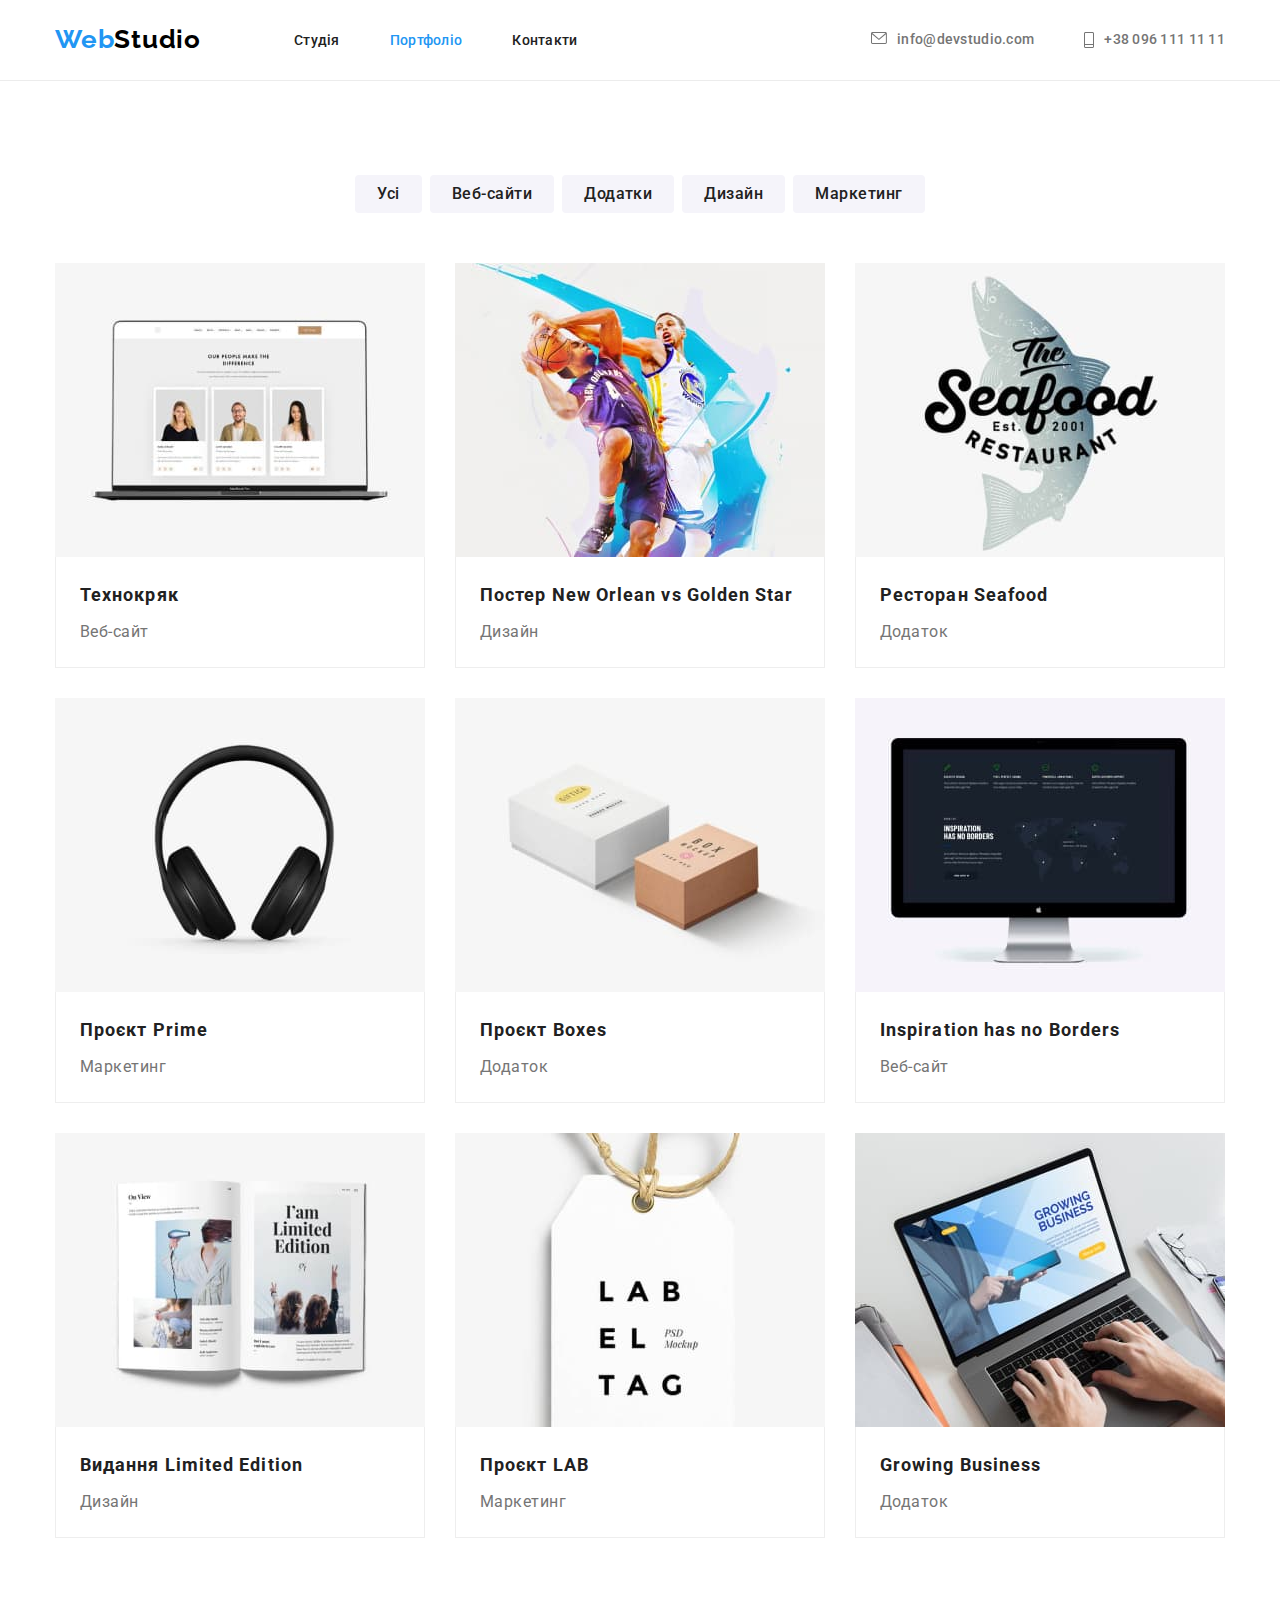
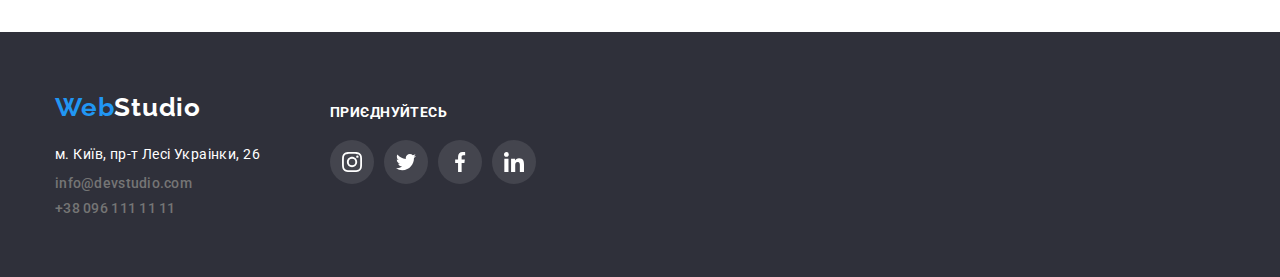
==== portfolio.html @ 5f96c31b "Initial commit" ====
<!DOCTYPE html>
<html lang="uk">
  <head>
    <meta charset="UTF-8" />
    <meta http-equiv="X-UA-Compatible" content="IE=edge" />
    <meta name="viewport" content="width=device-width, initial-scale=1.0" />
    <link rel="preconnect" href="https://fonts.googleapis.com" />
    <link rel="preconnect" href="https://fonts.gstatic.com" crossorigin />
    <link
      href="https://fonts.googleapis.com/css2?family=Raleway:wght@700&family=Roboto:wght@400;500;700;900&display=swap"
      rel="stylesheet"
    />
    <link
      rel="stylesheet"
      href="https://cdnjs.cloudflare.com/ajax/libs/modern-normalize/1.1.0/modern-normalize.min.css"
    />
    <link rel="stylesheet" href="./CSS/portfolio.css" />
    <title>Портфоліо</title>
  </head>
  <body>
    <header>
      <div class="container section-header">
        <nav>
          <ul class="list-navigation">
            <li class="logo-header">
              <a href="./index.html" class="logo-link"><span class="logo-web">Web</span>Studio</a>
            </li>
            <li class="list-link-header">
              <a href="index.html" class="link-header studio">Студія</a>
            </li>
            <li class="list-link-header">
              <a href="portfolio.html" class="link-header portfolio">Портфоліо</a>
            </li>
            <li class="list-link-header contacts">
              <a href="index.html" class="link-header contacts">Контакти</a>
            </li>
          </ul>
        </nav>
        <ul class="section-header-contacts">
          <li class="list-link-contact">
            <a href="mailto:info@devstudio.com" class="link-contact email">
              <svg class="icon-email" width="16" height="12">
                <use href="./images/icons.svg#icon-email"></use>
              </svg>
              info@devstudio.com</a
            >
          </li>
          <li class="list-link-contact phone">
            <a href="tel:+380961111111" class="link-contact"
              ><svg class="icon-phone" width="10" height="16">
                <use href="./images/icons.svg#icon-phone"></use>
              </svg>
              +38 096 111 11 11</a
            >
          </li>
        </ul>
      </div>
    </header>
    <main>
      <div class="container">
        <section class="section-our-works">
          <h1>наші роботи</h1>
          <ul class="filter">
            <li class="buttons-filter">
              <button type="button" class="buttons-filter-item">Усі</button>
            </li>
            <li class="buttons-filter">
              <button type="button" class="buttons-filter-item">Веб-сайти</button>
            </li>
            <li class="buttons-filter">
              <button type="button" class="buttons-filter-item">Додатки</button>
            </li>
            <li class="buttons-filter">
              <button type="button" class="buttons-filter-item">Дизайн</button>
            </li>
            <li class="buttons-filter marketing">
              <button type="button" class="buttons-filter-item">Маркетинг</button>
            </li>
          </ul>
          <ul class="our-works">
            <li class="work-cards">
              <a href="" class="link-main"
                ><img
                  src="./images/portfolio/technokryak.jpg"
                  alt="Ноутбук з відкритим сайтом"
                  width="370"
                />
                <div class="info-portfolio">
                  <h2 class="title">Технокряк</h2>
                  <p class="subtitle">Веб-сайт</p>
                </div>
              </a>
            </li>
            <li class="work-cards">
              <a href="" class="link-main"
                ><img
                  src="./images/portfolio/poster.jpg"
                  alt="2 баскетболісти намагаються отримати м'яч"
                  width="370"
                />
                <div class="info-portfolio">
                  <h2 class="title">Постер New Orlean vs Golden Star</h2>
                  <p class="subtitle">Дизайн</p>
                </div>
              </a>
            </li>
            <li class="work-cards">
              <a href="" class="link-main"
                ><img
                  src="./images/portfolio/restoran-of-seafood.jpg"
                  alt="Риба та назва поверх неї 'морська їжа'"
                  width="370"
                />
                <div class="info-portfolio">
                  <h2 class="title">Ресторан Seafood</h2>
                  <p class="subtitle">Додаток</p>
                </div>
              </a>
            </li>
            <li class="work-cards">
              <a href="" class="link-main"
                ><img
                  src="./images/portfolio/project-prime.jpg"
                  alt="Чорні навушники на білому фоні"
                  width="370"
                />
                <div class="info-portfolio">
                  <h2 class="title">Проєкт Prime</h2>
                  <p class="subtitle">Маркетинг</p>
                </div>
              </a>
            </li>
            <li class="work-cards">
              <a href="" class="link-main"
                ><img src="./images/portfolio/project-boxes.jpg" alt="Дві коробки" width="370" />
                <div class="info-portfolio">
                  <h2 class="title">Проєкт Boxes</h2>
                  <p class="subtitle">Додаток</p>
                </div>
              </a>
            </li>
            <li class="work-cards">
              <a href="" class="link-main"
                ><img
                  src="./images/portfolio/inspiration-has-no-borders.jpg"
                  alt="Екран з відкритим сайтом "
                  width="370"
                />
                <div class="info-portfolio">
                  <h2 class="title">Inspiration has no Borders</h2>
                  <p class="subtitle">Веб-сайт</p>
                </div>
              </a>
            </li>
            <li class="work-cards last">
              <a href="" class="link-main"
                ><img
                  src="./images/portfolio/limited-edition.jpg"
                  alt="Книжка з картинками"
                  width="370"
                />
                <div class="info-portfolio">
                  <h2 class="title">Видання Limited Edition</h2>
                  <p class="subtitle">Дизайн</p>
                </div>
              </a>
            </li>
            <li class="work-cards last">
              <a href="" class="link-main"
                ><img
                  src="./images/portfolio/project-lab.jpg"
                  alt="Біла бірка за надписом LAB"
                  width="370"
                />
                <div class="info-portfolio">
                  <h2 class="title">Проєкт LAB</h2>
                  <p class="subtitle">Маркетинг</p>
                </div>
              </a>
            </li>
            <li class="work-cards last">
              <a href="" class="link-main"
                ><img
                  src="./images/portfolio/growing-business.jpg"
                  alt="Людина тримає ноутбук на ногах і щось шукає на сайті growing-business"
                  width="370"
                />
                <div class="info-portfolio">
                  <h2 class="title">Growing Business</h2>
                  <p class="subtitle">Додаток</p>
                </div>
              </a>
            </li>
          </ul>
        </section>
      </div>
    </main>
    <footer class="section-footer">
      <div class="container footer">
        <div class="block-address">
          <a href="index.html" class="logo-footer"><span class="logo-web">Web</span>Studio</a>
          <address>
            <ul class="list-footer">
              <li class="contact-item">
                <a
                  href="https://goo.gl/maps/CPtrU1FHBa2aNyZL9"
                  target="_blank"
                  rel="noopener noreferrer nofollow"
                  class="link-footer-address"
                  >м. Київ, пр-т Лесі Украінки, 26</a
                >
              </li>
              <li class="contact-item">
                <a href="mailto:info@devstudio.com" class="link-footer">info@devstudio.com</a>
              </li>
              <li class="contact-item">
                <a href="tel:+380961111111" class="link-footer">+38 096 111 11 11</a>
              </li>
            </ul>
          </address>
        </div>
        <div class="section-social-media-footer">
          <h2 class="subscribe">приєднуйтесь</h2>
          <div class="block-social-media-footer">
            <ul class="list-social-media-footer">
              <li class="social-media-footer">
                <a href="" class="icon-link-footer">
                  <svg class="icon-social-media-footer" width="20" height="20">
                    <use href="./images/icons.svg#icon-instagram"></use>
                  </svg>
                </a>
              </li>
              <li class="social-media-footer">
                <a href="" class="icon-link-footer">
                  <svg class="icon-social-media-footer" width="20" height="20">
                    <use href="./images/icons.svg#icon-twitter"></use>
                  </svg>
                </a>
              </li>
              <li class="social-media-footer">
                <a href="" class="icon-link-footer">
                  <svg class="icon-social-media-footer" width="20" height="20">
                    <use href="./images/icons.svg#icon-facebook"></use>
                  </svg>
                </a>
              </li>
              <li class="social-media-footer">
                <a href="" class="icon-link-footer">
                  <svg class="icon-social-media-footer" width="20" height="20">
                    <use href="./images/icons.svg#icon-linkedin"></use>
                  </svg>
                </a>
              </li>
            </ul>
          </div>
        </div>
      </div>
    </footer>
  </body>
</html>
---- CSS/portfolio.css ----
:root {
    --link-color-hover: #2196F3;
    --primary-color: #212121;
    --secondary-color: #757575;
}
body {
    font-family: Roboto, sans-serif;
}
.container {
    width: 1200px;
    margin: 0 auto;
    padding-left: 15px;
    padding-right: 15px;
}

a {
    margin-bottom: 0;
}

h1,
h2,
h3,
h4,
h5,
h6 {
    margin: 0;
    padding: 0;
}

p {
    margin: 0;
}

ul {
    padding-left: 0;
    margin: 0;
    list-style: none;
}

img {
    display: block;
}
button {
    margin: o;
}
/* header */
header {
    border-bottom: 1px solid #ECECEC;
}

.section-header {
    display: flex;
    justify-content: space-between;
    align-items: center;
}

.list-navigation {
    list-style: none;
    margin: 0 auto;
    display: flex;
    text-align: center;
    padding: 0%;
    align-items: center;
}

nav {
    font-family: Roboto, sans-serif;
}

.logo-header {
    font-family: 'Raleway', sans-serif;
    font-weight: 700;
    font-size: 26px;
    line-height: 1.19;
    letter-spacing: 0.03em;
    color: black;
    margin-right: 93px;
}

.logo-web {
    color: #2196F3;
}

.logo {
    display: block;
    padding-top: 24px;
    padding-bottom: 25px;
}

.logo-link {
    text-decoration: none;
    color: black;
    display: block;
    padding-top: 24px;
    padding-bottom: 25px;
}

.list-link-header {
    margin-right: 50px;
}

.link-header {
    color: var(--primary-color);
    text-decoration: none;
    font-family: 'Roboto', sans-serif;
    font-weight: 500;
    font-size: 14px;
    line-height: 16px;
    letter-spacing: 0.02em;

}

.link-header.portfolio {
    color: #2196F3;
}

.list-link-header.contacts {
    margin-right: 0px;
}

.link-header:hover,
.link-header:focus {
    color: #2196F3;
}

.icon-email {
    margin-right: 10px;
    --icon-color: currentColor;
}

.icon-phone {
    margin-right: 10px;
    --icon-color: currentColor;
}

.section-header-contacts {
    display: flex;
    list-style: none;
    padding: 0;
    margin: 0;
}

.link-contact {
    text-decoration: none;
    color: var(--secondary-color);
    font-family: 'Roboto', sans-serif;
    font-style: normal;
    font-weight: 500;
    font-size: 14px;
    line-height: 1.14;
    letter-spacing: 0.02em;
    margin-left: 0;
    display: flex;
}

.list-link-contact {
    margin-right: 50px;
    align-items: center;
}

.list-link-contact.phone {
    margin-right: 0;
}

.link-contact:hover,
.link-contact:focus {
    color: var(--link-color-hover);
}

/* main */
h1 {
    display: none;
}
.section-our-works {
    padding-top: 94px;
    padding-bottom: 94px;
}
.filter {
    display: flex;
    list-style: none;
    padding-left: 0%;
    align-items: center;    
    margin-bottom: 34px;
    justify-content: center;
    margin-bottom: 50px;
}

.buttons-filter:not(:last-child) {
    margin-right: 8px;
}
.buttons-filter-item {
    font-weight: 500;
    font-size: 16px;
    line-height: 1.62;
    letter-spacing: 0.03em;
    color: #212121;
    background: #F5F4FA;
    cursor: pointer;
    border-radius: 4px;
    border: transparent;
    padding: 6px 22px;
}
.buttons-filter.marketing {
    margin-right: 0;
}

.buttons-filter-item:hover,
.buttons-filter-item:focus {
    color: white;
    background: #2196F3;
    box-shadow: 0px 3px 1px rgba(0, 0, 0, 0.1), 0px 1px 2px rgba(0, 0, 0, 0.08), 0px 2px 2px rgba(0, 0, 0, 0.12);
    border: transparent;
}
.our-works {
    display: flex;
    flex-wrap: wrap;
    list-style: none;
    padding-left: 0%;
    gap: 30px;
}
.work-cards {
    max-width: 370px;
}

.link-main {
    display: block;
    text-decoration: none;
}
.link-main:hover,
.link-main:focus {
    box-shadow: 0px 1px 1px rgba(0, 0, 0, 0.12), 0px 4px 4px rgba(0, 0, 0, 0.06), 1px 4px 6px rgba(0, 0, 0, 0.16);
}
.info-portfolio {
    padding: 20px 24px;
    border-right: 1px solid #EEEEEE;
    border-left: 1px solid #EEEEEE;
    border-bottom: 1px solid #EEEEEE;
}
.title {
    font-weight: 700;
    font-size: 18px;
    line-height: 2;    
    letter-spacing: 0.06em;
    color: var(--primary-color);
    margin-bottom: 4px;
}
.subtitle {
    font-size: 16px;
        line-height: 1.88;    
        letter-spacing: 0.03em;
    color: var(--secondary-color);
    margin-bottom: 0%;
    margin-top: 0%;
}
/* footer */
.container.footer {
    display: flex;
}

.section-footer {
    background: #2F303A;
    padding-top: 60px;
    padding-bottom: 60px;
}

.logo-footer {
    display: block;
    font-family: 'Raleway', sans-serif;
    font-style: normal;
    font-weight: 700;
    font-size: 26px;
    line-height: 1.19;
    letter-spacing: 0.03em;
    text-decoration: none;
    color: white;
    margin-bottom: 20px;
}

.link-footer-address {
    display: block;
    font-family: 'Roboto';
    font-weight: 400;
    font-size: 14px;
    line-height: 1.71;
    letter-spacing: 0.03em;
    color: #FFFFFF;
    text-decoration: none;
    font-style: normal;
}

.link-footer {
    display: block;
    text-decoration: none;
    color: var(--secondary-color);
    font-family: 'Roboto', sans-serif;
    font-style: normal;
    font-weight: 500;
    font-size: 14px;
    line-height: 1.14;
    letter-spacing: 0.02em;
}

.list-footer {
    list-style: none;
    padding-left: 0%;
    margin: 0%;

}

.link-footer:hover,
.link-footer:focus {
    color: var(--link-color-hover)
}

.contact-item:not(:last-child) {
    margin-bottom: 9px;
}

.subscribe {
    font-weight: 700;
    font-size: 14px;
    line-height: 16px;
    letter-spacing: 0.03em;
    text-transform: uppercase;
    color: #FFFFFF;
    margin-bottom: 20px;
}

.section-social-media-footer {
    padding-top: 12px;
    margin-left: 70px;
}

.list-social-media-footer {
    display: flex;
    justify-content: center;
    gap: 10px;
}

.icon-link-footer {
    display: flex;
    width: 44px;
    height: 44px;
    border-radius: 50%;
    align-items: center;
    justify-content: center;
    background: rgba(255, 255, 255, 0.1);
}

.icon-social-media-footer {
    fill: #FFFFFF;
}

.icon-link-footer:hover,
.icon-link-footer:focus {
    background-color: #2196F3;
}
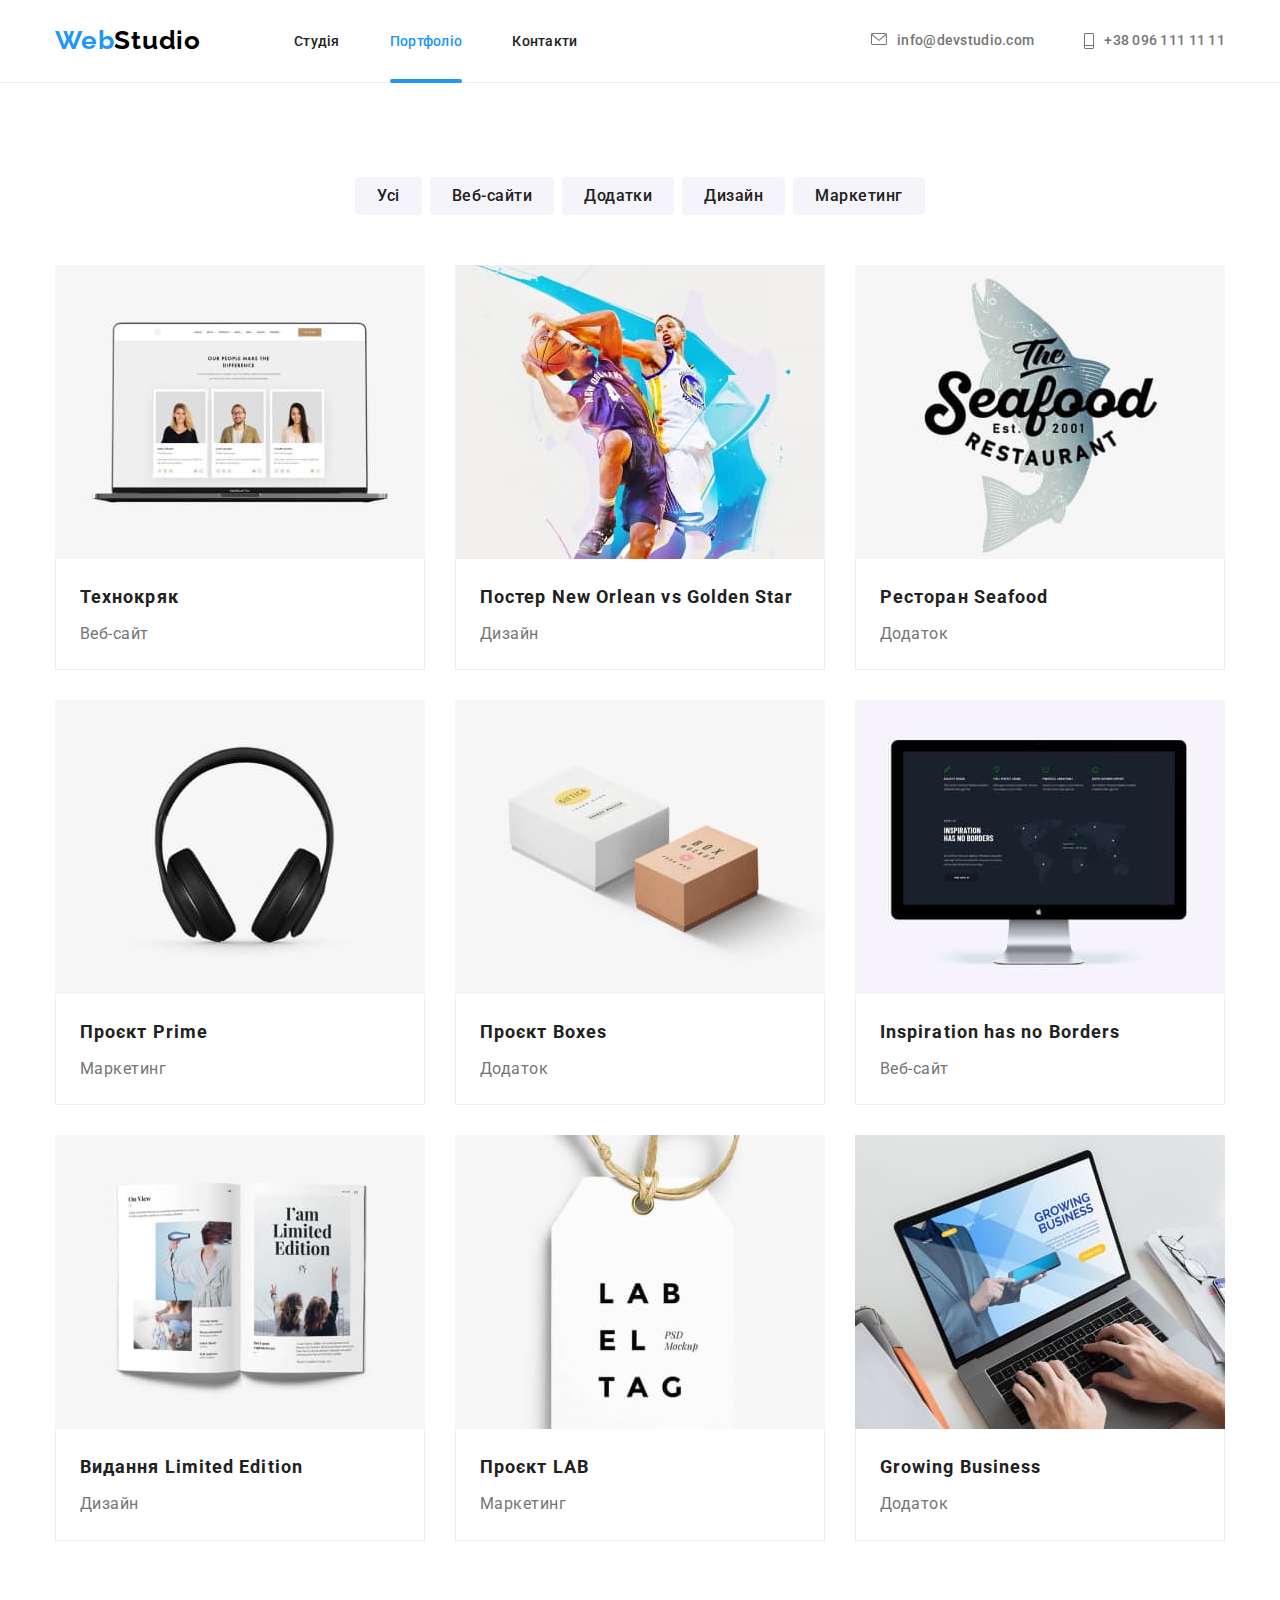
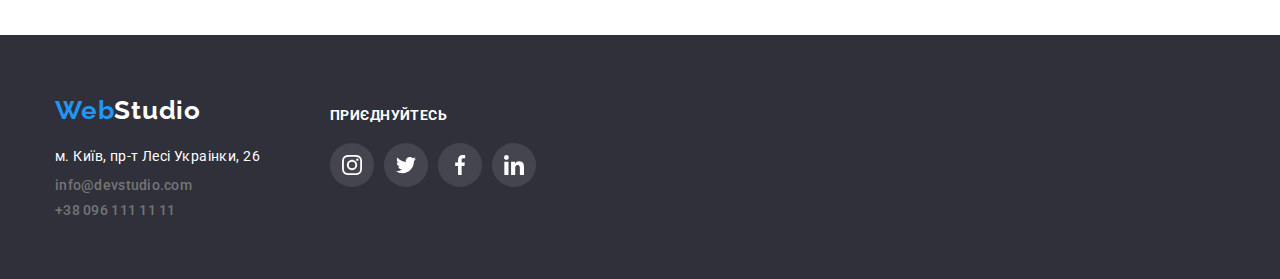
==== commit ff6fa54f: "dsgsfs" ====
--- a/portfolio.html
+++ b/portfolio.html
@@ -19,42 +19,44 @@
   </head>
   <body>
     <header>
-      <div class="container section-header">
-        <nav>
-          <ul class="list-navigation">
-            <li class="logo-header">
-              <a href="./index.html" class="logo-link"><span class="logo-web">Web</span>Studio</a>
-            </li>
-            <li class="list-link-header">
-              <a href="index.html" class="link-header studio">Студія</a>
-            </li>
-            <li class="list-link-header">
-              <a href="portfolio.html" class="link-header portfolio">Портфоліо</a>
-            </li>
-            <li class="list-link-header contacts">
-              <a href="index.html" class="link-header contacts">Контакти</a>
+      <section class="section-header">
+        <div class="container header">
+          <nav>
+            <ul class="list-navigation">
+              <li class="logo-header">
+                <a href="./index.html" class="logo-link"><span class="logo-web">Web</span>Studio</a>
+              </li>
+              <li class="list-link-header">
+                <a href="index.html" class="link-header studio">Студія</a>
+              </li>
+              <li class="list-link-header">
+                <a href="portfolio.html" class="link-header portfolio current-page">Портфоліо</a>
+              </li>
+              <li class="list-link-header contacts">
+                <a href="index.html" class="link-header contacts">Контакти</a>
+              </li>
+            </ul>
+          </nav>
+          <ul class="section-header-contacts">
+            <li class="list-link-contact">
+              <a href="mailto:info@devstudio.com" class="link-contact email">
+                <svg class="icon-email" width="16" height="12">
+                  <use href="./images/icons.svg#icon-email"></use>
+                </svg>
+                info@devstudio.com</a
+              >
+            </li>
+            <li class="list-link-contact phone">
+              <a href="tel:+380961111111" class="link-contact"
+                ><svg class="icon-phone" width="10" height="16">
+                  <use href="./images/icons.svg#icon-phone"></use>
+                </svg>
+                +38 096 111 11 11</a
+              >
             </li>
           </ul>
-        </nav>
-        <ul class="section-header-contacts">
-          <li class="list-link-contact">
-            <a href="mailto:info@devstudio.com" class="link-contact email">
-              <svg class="icon-email" width="16" height="12">
-                <use href="./images/icons.svg#icon-email"></use>
-              </svg>
-              info@devstudio.com</a
-            >
-          </li>
-          <li class="list-link-contact phone">
-            <a href="tel:+380961111111" class="link-contact"
-              ><svg class="icon-phone" width="10" height="16">
-                <use href="./images/icons.svg#icon-phone"></use>
-              </svg>
-              +38 096 111 11 11</a
-            >
-          </li>
-        </ul>
-      </div>
+        </div>
+      </section>
     </header>
     <main>
       <div class="container">
@@ -79,12 +81,19 @@
           </ul>
           <ul class="our-works">
             <li class="work-cards">
-              <a href="" class="link-main"
-                ><img
-                  src="./images/portfolio/technokryak.jpg"
-                  alt="Ноутбук з відкритим сайтом"
-                  width="370"
-                />
+              <a href="" class="link-main">
+                <div class="product-thumb">
+                  <img
+                    src="./images/portfolio/technokryak.jpg"
+                    alt="Ноутбук з відкритим сайтом"
+                    width="370"
+                  />
+                  <p class="cards-info">
+                    Ресурс пропонує комплексні пропозиції з різним рівнем функціоналу та сервісів.
+                    Все це дозволить відвідувачу отримати вичерпні відомості про компанію чи
+                    приватну особу.
+                  </p>
+                </div>
                 <div class="info-portfolio">
                   <h2 class="title">Технокряк</h2>
                   <p class="subtitle">Веб-сайт</p>
@@ -92,12 +101,14 @@
               </a>
             </li>
             <li class="work-cards">
-              <a href="" class="link-main"
-                ><img
-                  src="./images/portfolio/poster.jpg"
-                  alt="2 баскетболісти намагаються отримати м'яч"
-                  width="370"
-                />
+              <a href="" class="link-main">
+                <div>
+                  <img
+                    src="./images/portfolio/poster.jpg"
+                    alt="2 баскетболісти намагаються отримати м'яч"
+                    width="370"
+                  />
+                </div>
                 <div class="info-portfolio">
                   <h2 class="title">Постер New Orlean vs Golden Star</h2>
                   <p class="subtitle">Дизайн</p>
@@ -105,12 +116,14 @@
               </a>
             </li>
             <li class="work-cards">
-              <a href="" class="link-main"
-                ><img
-                  src="./images/portfolio/restoran-of-seafood.jpg"
-                  alt="Риба та назва поверх неї 'морська їжа'"
-                  width="370"
-                />
+              <a href="" class="link-main">
+                <div>
+                  <img
+                    src="./images/portfolio/restoran-of-seafood.jpg"
+                    alt="Риба та назва поверх неї 'морська їжа'"
+                    width="370"
+                  />
+                </div>
                 <div class="info-portfolio">
                   <h2 class="title">Ресторан Seafood</h2>
                   <p class="subtitle">Додаток</p>
@@ -118,12 +131,14 @@
               </a>
             </li>
             <li class="work-cards">
-              <a href="" class="link-main"
-                ><img
-                  src="./images/portfolio/project-prime.jpg"
-                  alt="Чорні навушники на білому фоні"
-                  width="370"
-                />
+              <a href="" class="link-main">
+                <div>
+                  <img
+                    src="./images/portfolio/project-prime.jpg"
+                    alt="Чорні навушники на білому фоні"
+                    width="370"
+                  />
+                </div>
                 <div class="info-portfolio">
                   <h2 class="title">Проєкт Prime</h2>
                   <p class="subtitle">Маркетинг</p>
@@ -131,8 +146,10 @@
               </a>
             </li>
             <li class="work-cards">
-              <a href="" class="link-main"
-                ><img src="./images/portfolio/project-boxes.jpg" alt="Дві коробки" width="370" />
+              <a href="" class="link-main">
+                <div>
+                  <img src="./images/portfolio/project-boxes.jpg" alt="Дві коробки" width="370" />
+                </div>
                 <div class="info-portfolio">
                   <h2 class="title">Проєкт Boxes</h2>
                   <p class="subtitle">Додаток</p>
@@ -140,12 +157,14 @@
               </a>
             </li>
             <li class="work-cards">
-              <a href="" class="link-main"
-                ><img
-                  src="./images/portfolio/inspiration-has-no-borders.jpg"
-                  alt="Екран з відкритим сайтом "
-                  width="370"
-                />
+              <a href="" class="link-main">
+                <div>
+                  <img
+                    src="./images/portfolio/inspiration-has-no-borders.jpg"
+                    alt="Екран з відкритим сайтом "
+                    width="370"
+                  />
+                </div>
                 <div class="info-portfolio">
                   <h2 class="title">Inspiration has no Borders</h2>
                   <p class="subtitle">Веб-сайт</p>
--- a/CSS/portfolio.css
+++ b/CSS/portfolio.css
@@ -2,6 +2,9 @@
     --link-color-hover: #2196F3;
     --primary-color: #212121;
     --secondary-color: #757575;
+    --button-background: #2196F3;
+    --function: cubic-bezier(0.4, 0, 0.2, 1);
+    --duration-animation: 500ms;
 }
 body {
     font-family: Roboto, sans-serif;
@@ -44,11 +47,15 @@
     margin: o;
 }
 /* header */
-header {
+
+.section-header {
+    display: flex;
+    justify-content: space-between;
+    align-items: center;
     border-bottom: 1px solid #ECECEC;
 }
 
-.section-header {
+.container.header {
     display: flex;
     justify-content: space-between;
     align-items: center;
@@ -91,12 +98,19 @@
     text-decoration: none;
     color: black;
     display: block;
+
+}
+
+.logo-header {
     padding-top: 24px;
     padding-bottom: 25px;
 }
 
 .list-link-header {
     margin-right: 50px;
+    padding-top: 32px;
+    padding-bottom: 32px;
+    position: relative;
 }
 
 .link-header {
@@ -107,11 +121,27 @@
     font-size: 14px;
     line-height: 16px;
     letter-spacing: 0.02em;
+    padding-top: 32px;
+    padding-bottom: 32px;
+
+    transition-property: color;
+    transition-duration: var(--duration-animation);
 
 }
 
 .link-header.portfolio {
     color: #2196F3;
+}
+
+.current-page::after {
+    position: absolute;
+    display: block;
+    width: 100%;
+    height: 4px;
+    background-color: var(--button-background);
+    bottom: -1px;
+    content: "";
+    border-radius: 2px;
 }
 
 .list-link-header.contacts {
@@ -121,6 +151,8 @@
 .link-header:hover,
 .link-header:focus {
     color: #2196F3;
+    transition-timing-function: var(--function);
+    transition-duration: var(--duration-animation);
 }
 
 .icon-email {
@@ -151,6 +183,8 @@
     letter-spacing: 0.02em;
     margin-left: 0;
     display: flex;
+    transition-property: color;
+    transition-duration: var(--duration-animation);
 }
 
 .list-link-contact {
@@ -165,8 +199,9 @@
 .link-contact:hover,
 .link-contact:focus {
     color: var(--link-color-hover);
-}
-
+    transition-duration: var(--duration-animation);
+    transition-timing-function: var(--function);
+}
 /* main */
 h1 {
     display: none;
@@ -221,7 +256,47 @@
 .work-cards {
     max-width: 370px;
 }
-
+.product-thumb {
+    position: relative;
+    display: flex;
+    justify-content: center;
+    align-items: center;
+    overflow: hidden;
+}
+.product-thumb::before {
+    position: absolute;
+    width: 370px;
+    height: 294px;
+    content: "";
+    background-color: rgba(33, 150, 243, 0.9);
+    bottom: 0;
+    left: 0;
+    transform: translateY(100%);
+    transition: transform 500ms cubic-bezier(0.4, 0, 0.2, 1);
+    
+}
+.cards-info {
+    position: absolute;
+    padding: 63px 24px;
+    font-size: 18px;
+    line-height: 1.55;
+    bottom: 0;
+    letter-spacing: 0.03em;
+    color: #FFFFFF;
+    transform: translateY(100%);
+    transition: transform 500ms cubic-bezier(0.4, 0, 0.2, 1);
+}
+
+.work-cards:hover .product-thumb::before {
+    transform: translateY(0%);
+    transition-duration: var(--duration-animation);
+    transition-timing-function: var(--function);
+}
+.work-cards:hover .cards-info {
+    transform: translateY(0%);
+    transition-duration: var(--duration-animation);
+    transition-timing-function: var(--function);
+}
 .link-main {
     display: block;
     text-decoration: none;
